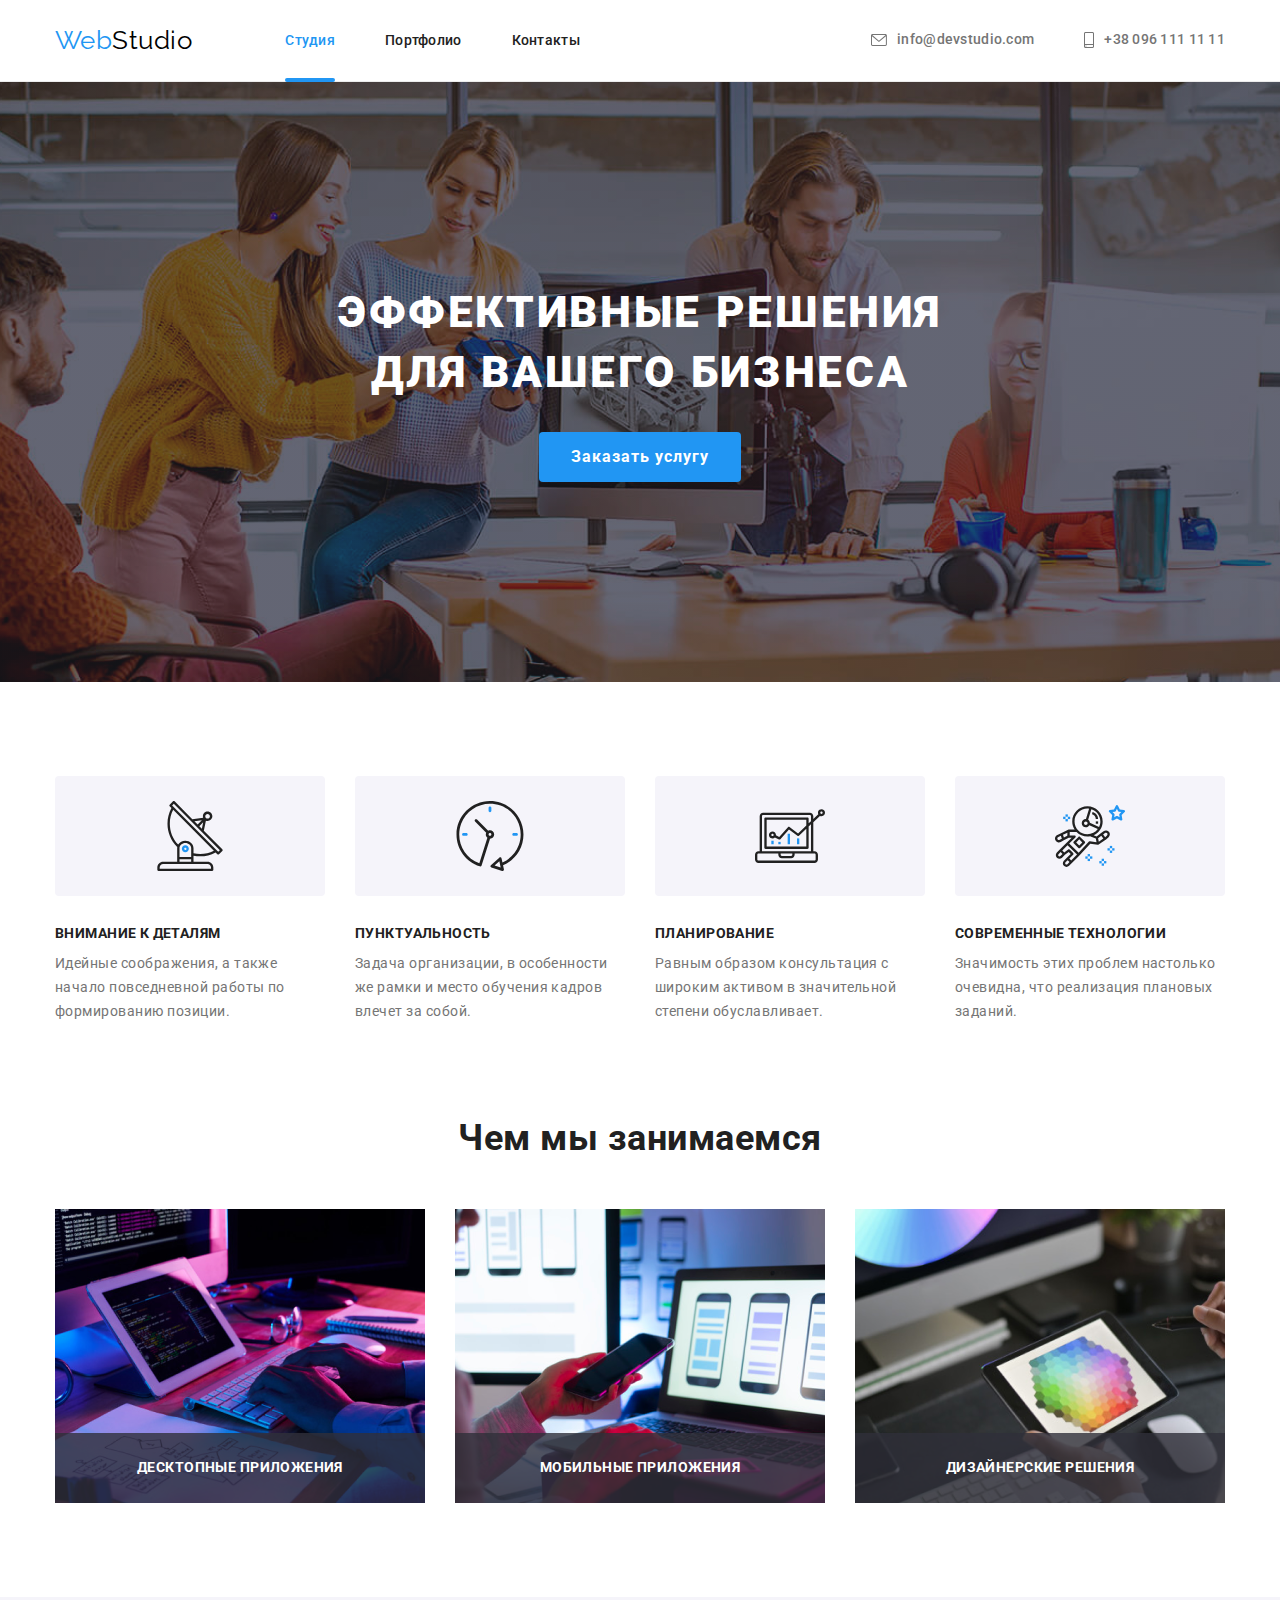
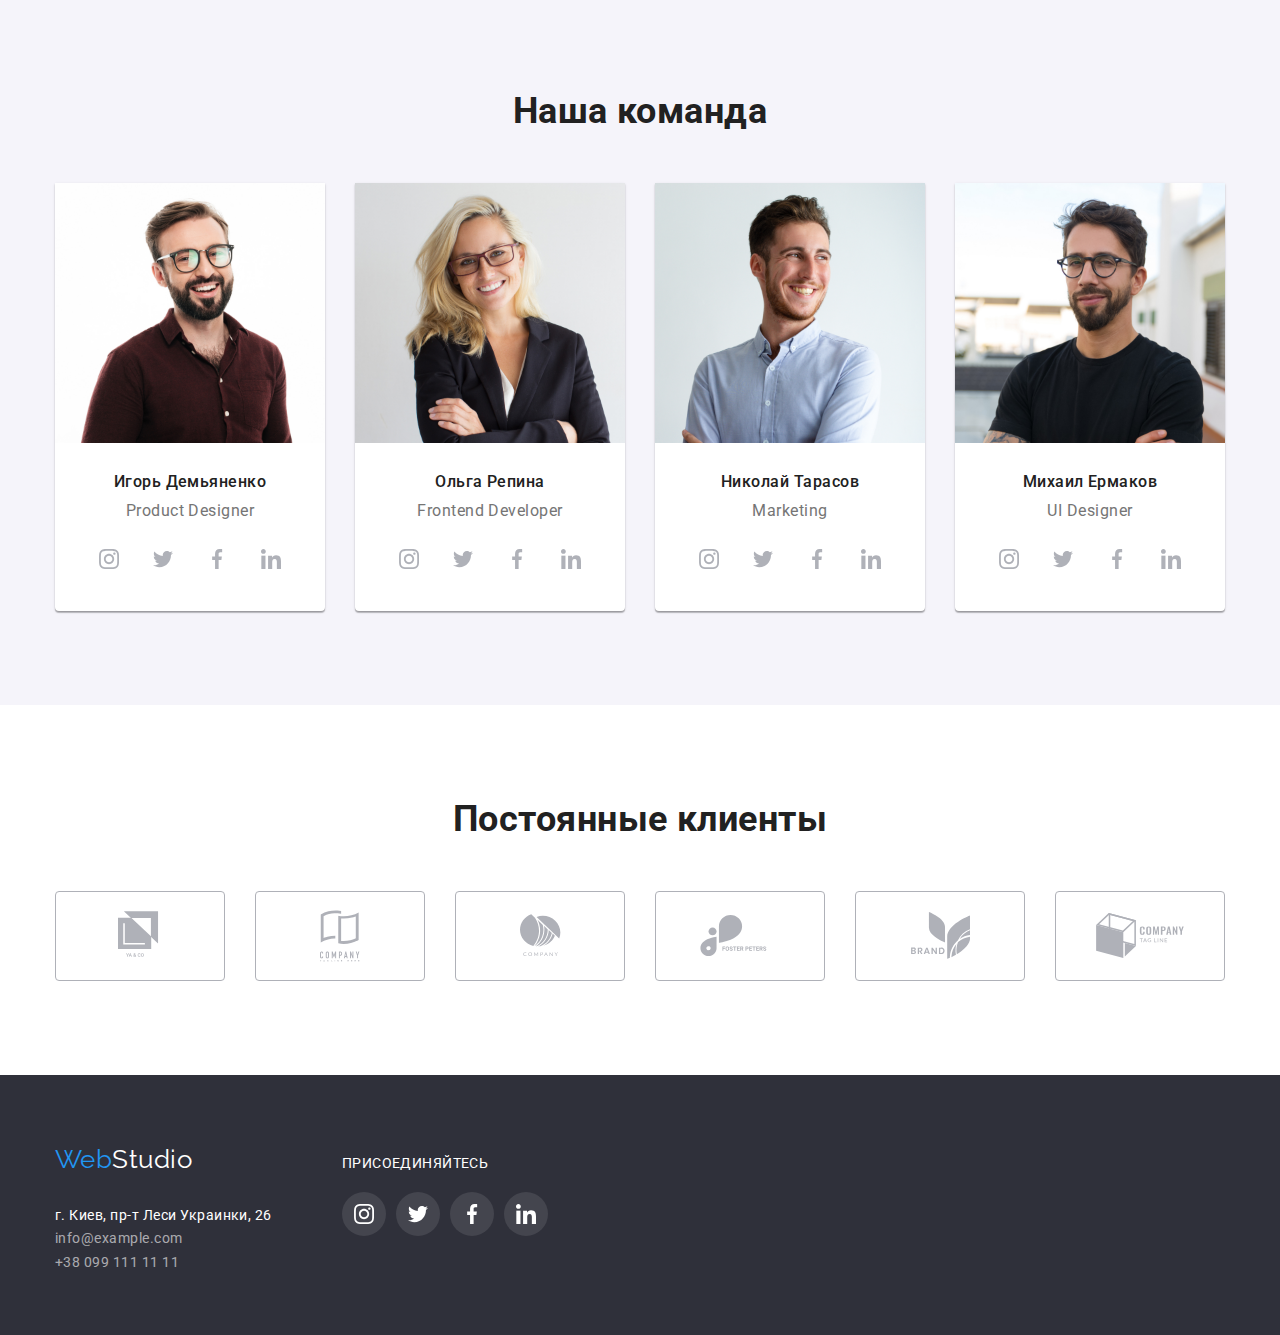
==== index.html @ 7642db20 "gg" ====
<!DOCTYPE html>
<html lang="ru">
    
<head>
    <meta charset="UTF-8">
    <meta name="viewport" content="width=device-width, initial-scale=1.0">
    <title>WebStudio</title>
    <link rel="stylesheet" href="https://cdnjs.cloudflare.com/ajax/libs/modern-normalize/1.0.0/modern-normalize.min.css" />
    <link rel="preconnect" href="https://fonts.gstatic.com">
    <link
        href="https://fonts.googleapis.com/css2?family=Raleway:wght@700&family=Roboto:wght@400;500;700;900&display=swap"
        rel="stylesheet">
    <link href="css/style.css" rel="stylesheet">

</head>
<body>
    <!-- Шапка сайта -->
    <header class="page-header">
        <div class="container">
            <nav class="navigation">       
                <a href="./" class="logo">
                    Web<span class="logo-second">Studio</span>
                </a>
                <ul class="site-nav list">
                    <li class="navigation-list"><a href="./" class="list-link-nav current link">Студия</a></li>
                    <li class="navigation-list"><a href="./portfolio.html" class="list-link-nav link">Портфолио</a></li>
                    <li class="navigation-list"><a href="" class="list-link-nav link">Контакты</a></li>
                </ul>
            </nav>

            <address class="address">
                <ul class="contacts-nav list">
                    <li class="address-item">
                        <a href="mailto:info@devstudio.com" class="link contacts-block">
                            <svg class="email-svg">
                                <use href="./images/sprite.svg#email"></use>
                            </svg>
                            info@devstudio.com</a></li>
                    <li class="address-item">
                        <a href="tel:+380961111111" class="link contacts-block">
                            <svg class="smartphone-svg">
                                <use href="./images/sprite.svg#smartphone"><use>
                            </svg>
                            +38 096 111 11 11</a></li>
                </ul>
            </address>
        </div>
    </header>

    <main>
        <!-- Герой -->
        <section class="hero">
            <h1 class="hero-title">Эффективные решения <br> для вашего бизнеса</h1>
            <button class="hero-button" type="button" data-modal-open>Заказать услугу</button>
            <div class="backdrop is-hidden" data-modal>
                <div class="modal">
                    <button class="close-modal" data-modal-close>
                    <svg width="11" height="11">
                        <use href="./images/sprite.svg#modal-exit"></use>
                    </svg>
                    </button>
                </div>
            </div>
        </section>

        <!-- Преимущества -->
        <section class="section features">
            <div class="container">
            <h2 hidden class="section-title">Наши преимущества</h2>
            <ul class="features-list list">
                <li class="features-list-item">
                    <div class="features-svg-block">
                    <svg class="features-svg">
                        <use href="./images/sprite.svg#antenna"></use>
                    </svg>
                    </div>
                    <h3 class="title">Внимание к деталям</h3>
                    <p class="features-paragraph">
                        Идейные соображения, а также 
                        начало повседневной работы по 
                        формированию позиции.
                    </p>
                </li>
                <li class="features-list-item">
                    <div class="features-svg-block">
                    <svg class="features-svg">
                        <use href="./images/sprite.svg#clock"></use>
                    </svg>
                    </div>
                    <h3 class="title">Пунктуальность</h3>
                    <p class="features-paragraph">
                        Задача организации, в особенности 
                        же рамки и место обучения кадров 
                        влечет за собой.
                    </p>
                </li>
                <li class="features-list-item">
                    <div class="features-svg-block">
                    <svg class="features-svg">
                        <use href="./images/sprite.svg#diagram"></use>
                    </svg>
                    </div>
                    <h3 class="title">Планирование</h3>
                    <p class="features-paragraph">
                        Равным образом консультация с 
                        широким активом в значительной 
                        степени обуславливает.
                    </p>
                </li>
                <li class="features-list-item">
                    <div class="features-svg-block">
                    <svg class="features-svg">
                        <use href="./images/sprite.svg#astronaut"></use>
                    </svg>
                    </div>
                    <h3 class="title">Современные технологии</h3>
                    <p class="features-paragraph">
                        Значимость этих проблем настолько 
                        очевидна, что реализация плановых 
                        заданий.
                    </p>
                </li>
            </ul>
            </div>
        </section>

        <!--Чем мы занимаемся-->
        <section class="section works">
            <div class="container ">
            <h2 class="section-title">Чем мы занимаемся</h2>
            <ul class="works-title list">
                <li class="works-title-list">
                    <img src="./images/img1.png" alt="десктопные приложения" 
                    width="370" height="294">
                    <div class="about-backg">
                        <p class="about-backg-title">Десктопные приложения</p>
                    </div>
                </li>
                <li class="works-title-list">
                    <img src="./images/img2.png" alt="мобильные приложения" 
                    width="370" height="294">
                    <div class="about-backg">
                        <p class="about-backg-title">Мобильные приложения</p>
                    </div>
                </li>
                <li class="works-title-list">
                    <img src="./images/img3.png" alt="дизайнерские решения" 
                    width="370" height="294">
                    <div class="about-backg">
                        <p class="about-backg-title">Дизайнерские решения</p>
                    </div>
                </li>
            </ul>
            </div>
        </section>

        <!-- Наша команда-->
        <section class="section employee">
            <div class="container employee-list">
                <h2 class="section-title">Наша команда</h2>
                <ul class="employees-title list">
                    <li class="employees-title-list">
                        <img src="./images/img11.jpg" alt="Игорь Демьяненко" 
                        width="270" height="260">
                            <h3 class="employee-name">Игорь Демьяненко</h3>
                        <p class="employee-position">Product Designer</p>
                        <div class="employee-social-block">
                            <a href="" class="employees-social-svg-links">
                            <svg class="employees-social-svg">
                                <use href="./images/sprite.svg#instagram"></use>
                            </svg>
                            </a>
                            <a href="" class="employees-social-svg-links">
                            <svg class="employees-social-svg">
                                <use href="./images/sprite.svg#twitter"></use>
                            </svg>
                            </a>
                            <a href=""  class="employees-social-svg-links">
                            <svg class="employees-social-svg">
                                <use href="./images/sprite.svg#facebook"></use>
                            </svg>
                            </a>
                            <a href=""  class="employees-social-svg-links">
                            <svg class="employees-social-svg">
                                <use href="./images/sprite.svg#linkedin"></use>
                            </svg>
                            </a>
                        </div>
                    </li>
                    <li class="employees-title-list">
                        <img src="./images/img22.jpg" alt="Ольга Репина" 
                        width="270" height="260">
                            <h3 class="employee-name">Ольга Репина</h3>
                        <p class="employee-position">Frontend Developer</P>
                        <div class="employee-social-block">
                            <a href="" class="employees-social-svg-links">
                                <svg class="employees-social-svg">
                                    <use href="./images/sprite.svg#instagram"></use>
                                </svg>
                            </a>
                            <a href="" class="employees-social-svg-links">
                                <svg class="employees-social-svg">
                                    <use href="./images/sprite.svg#twitter"></use>
                                </svg>
                            </a>
                            <a href="" class="employees-social-svg-links">
                                <svg class="employees-social-svg">
                                    <use href="./images/sprite.svg#facebook"></use>
                                </svg>
                            </a>
                            <a href="" class="employees-social-svg-links">
                                <svg class="employees-social-svg">
                                    <use href="./images/sprite.svg#linkedin"></use>
                                </svg>
                            </a>
                        </div>
                    </li>
                    <li class="employees-title-list">
                        <img src="./images/img33.jpg" alt="Николай Тарасов" 
                        width="270" height="260">
                            <h3 class="employee-name">Николай Тарасов</h3>
                        <p class="employee-position">
                            Marketing
                        </p>
                        <div class="employee-social-block">
                            <a href="" class="employees-social-svg-links">
                                <svg class="employees-social-svg">
                                    <use href="./images/sprite.svg#instagram"></use>
                                </svg>
                            </a>
                            <a href="" class="employees-social-svg-links">
                                <svg class="employees-social-svg">
                                    <use href="./images/sprite.svg#twitter"></use>
                                </svg>
                            </a>
                            <a href="" class="employees-social-svg-links">
                                <svg class="employees-social-svg">
                                    <use href="./images/sprite.svg#facebook"></use>
                                </svg>
                            </a>
                            <a href="" class="employees-social-svg-links">
                                <svg class="employees-social-svg">
                                    <use href="./images/sprite.svg#linkedin"></use>
                                </svg>
                            </a>
                        </div>
                    </li>
                    <li class="employees-title-list">
                        <img src="images/img44.jpg" alt="Михаил Ермаков" width="270">
                            <h3 class="employee-name">Михаил Ермаков</h3>
                        <p class="employee-position">
                            UI Designer
                        </p>
                        <div class="employee-social-block">
                            <a href="" class="employees-social-svg-links">
                                <svg class="employees-social-svg">
                                    <use href="./images/sprite.svg#instagram"></use>
                                </svg>
                            </a>
                            <a href="" class="employees-social-svg-links">
                                <svg class="employees-social-svg">
                                    <use href="./images/sprite.svg#twitter"></use>
                                </svg>
                            </a>
                            <a href="" class="employees-social-svg-links">
                                <svg class="employees-social-svg">
                                    <use href="./images/sprite.svg#facebook"></use>
                                </svg>
                            </a>
                            <a href="" class="employees-social-svg-links">
                                <svg class="employees-social-svg">
                                    <use href="./images/sprite.svg#linkedin"></use>
                                </svg>
                            </a>
                        </div>
                    </li>
                </ul>
            </div>
        </section>

        <!--постоянные клиенты-->
        <section class="section clients">
            <div class="container">  
                <h2 class="section-title">
                    Постоянные клиенты
                </h2>
                <ul class="clients-list list">
                    <li>
                    <a href="" class="clients-item-link">
                        <svg class="clients-social-svg" width= 44.27 height=49.23>
                            <use href="./images/sprite.svg#logofooter1"></use>
                        </svg>
                    </a>
                    </li>
                    <li>
                    <a href="" class="clients-item-link">
                        <svg class="clients-social-svg" width= 40 height=52>
                            <use href="./images/sprite.svg#logofooter2"></use>
                        </svg>
                    </a>
                    </li>
                    <li>
                    <a href="" class="clients-item-link">
                        <svg class="clients-social-svg" width= 41 height=42.6>
                            <use href="./images/sprite.svg#logofooter3"></use>
                        </svg>
                    </a>
                    </li>
                    <li>
                    <a href="" class="clients-item-link">
                        <svg class="clients-social-svg" width= 79.66 height=42.02>
                            <use href="./images/sprite.svg#logofooter4"></use>
                        </svg>
                    </a>
                    </li>
                    <li>
                    <a href="" class="clients-item-link">
                        <svg class="clients-social-svg" width= 59 height=47>
                            <use href="./images/sprite.svg#logofooter5"></use>
                        </svg>
                    </a>
                    </li>
                    <li>
                    <a href="" class="clients-item-link">
                        <svg class="clients-social-svg" width= 88.48 height=45.54>
                            <use href="./images/sprite.svg#logofooter6"></use>
                        </svg>
                    </a>
                    </li>
                </ul>

            </div>
        </section>

    </main>

    <!-- Подвал -->
    <footer class="addresses-style">
        <div class="inline-footer container">
            <div>
            <a href="./" class="logo">
                Web<span class="logo-second-footer">Studio</span>
            </a>
            <address class="address-style">
                <ul class="footer-address list">
                    <li>
                        г. Киев, пр-т Леси Украинки, 26
                    </li>
                    <li>
                        <a href="mailto:info@example.com" class="footer-contacts">info@example.com</a>
                    </li>
                    <li>
                        <a href="tel:+380991111111" class="footer-contacts">+38 099 111 11 11</a>
                    </li>
                </ul>
            </address>
            </div>

            <div class="social-footer">
                <p class="title-footer">
                    присоединяйтесь
                </p>
                <ul class="social-footer-list list">
                    <li class="social-footer-item">
                        <a href="" class="social-footer-link">
                            <svg class="social-svg-footer" width=20 height=20>
                                <use href="./images/sprite.svg#instagramfooter"></use>
                            </svg>
                        </a>
                    </li>
                    <li class="social-footer-item">
                        <a href="" class="social-footer-link">
                            <svg class="social-svg-footer" width=20 height=20>
                                <use href="./images/sprite.svg#twitterfooter"></use>
                            </svg>
                        </a>
                    </li>
                    <li class="social-footer-item">
                        <a href="" class="social-footer-link">
                            <svg class="social-svg-footer" width=20 height=20>
                                <use href="./images/sprite.svg#facebookfooter"></use>
                            </svg>
                        </a>
                    </li>
                    <li class="social-footer-item">
                        <a href="" class="social-footer-link">
                            <svg class="social-svg-footer" width=20 height=20>
                                <use href="./images/sprite.svg#linkedinfooter"></use>
                            </svg>
                        </a>
                    </li>
                </ul>
            </div>
            
        </div>
    </footer>
<script src="./js/modal.js"></script>
</body>
</html>
---- css/style.css ----
:root {
  --primary-text-color: #757575;
  --title-text-color: #212121;
  --accent-color: #2196f3;
  --primary-page-color: #ffffff;
}

body {
  background-color: var(--primary-page-color);
  color: var(--primary-text-color);
  font-family: Roboto, sans-serif;
  letter-spacing: 0.03em;
}

.list {
  list-style: none;
}

h1,
h2,
h4,
h4,
h5,
h6 {
  margin: 0;
}

ul,
ol {
  margin: 0;
  padding-inline-start: 0;
}

a {
  margin: 0;
}

img {
  display: block;
}

.container {
  margin-left: auto;
  margin-right: auto;
  width: 1200px;
  padding: 0 15px;
}

/*Шапка сайта*/
.page-header {
  border-bottom: 1px solid #ececec;
}

.page-header .container {
  display: flex;
  align-items: center;
}

.navigation {
  display: flex;
  align-items: center;
}

.logo {
  color: var(--accent-color);
  text-decoration: none;
  font-family: Raleway, sans-serif;
  font-size: 26px;
  line-height: 1.88;
}

.page-header .logo {
  margin-right: 93px;
}

.logo-second {
  color: #000000;
}

.site-nav .link {
  color: var(--title-text-color);
  text-decoration: none;
  font-weight: 500;
  font-size: 14px;
  line-height: 1.2;
  letter-spacing: 0.02em;
}

.site-nav {
  display: flex;
}

.site-nav .link:hover,
.site-nav .link:focus {
  color: var(--accent-color);
}

.navigation-list:not(:last-child) {
  margin-right: 50px;
}

.list-link-nav {
  display: block;
  position: relative;
  padding-top: 32px;
  padding-bottom: 32px;
  transition: 250ms cubic-bezier(0.4, 0, 0.2, 1);
}

.list-link-nav.current::after {
  content: '';
  position: absolute;
  bottom: -1px;
  display: block;
  width: 100%;
  height: 4px;
  color: #2196f3;
  background-color: #2196f3;
  border-radius: 2px;
  transition: 250ms cubic-bezier(0.4, 0, 0.2, 1);
}

.email-svg {
  width: 16px;
  height: 12px;
  margin-right: 10px;
  fill: var(--primary-text-color);
}

.smartphone-svg {
  width: 10px;
  height: 16px;
  margin-right: 10px;
  fill: var(--primary-text-color);
}

.address-item:not(:last-child) {
  margin-right: 50px;
}

.link.current {
  color: var(--accent-color);
}

.contacts-nav {
  display: flex;
}

.page-header .address {
  margin-left: auto;
}

.address-item .link {
  display: flex;
  align-items: center;
  color: var(--primary-text-color);
  text-decoration: none;
  font-style: normal;
  font-weight: 500;
  font-size: 14px;
  line-height: 1.14;
  letter-spacing: 0.02em;
}

.address-item .link:hover,
.address-item .link:focus {
  color: var(--accent-color);
}

.contacts-block:hover .email-svg,
.contacts-block:focus .email-svg {
  fill: currentColor;
}

.contacts-block:hover .smartphone-svg,
.contacts-block:focus .smartphone-svg {
  fill: currentColor;
}

/*section*/
.section-title {
  color: var(--title-text-color);
  font-size: 36px;
  line-height: 1.16;
  text-align: center;
  margin-bottom: 50px;
}

/*Герой*/
.hero {
  background-image: linear-gradient(
      rgba(47, 48, 58, 0.4),
      rgba(47, 48, 58, 0.4)
    ),
    url(../images/hero.png);
  background-color: #ffffff;
  background-position: center;
  max-width: 1600px;
  background-repeat: no-repeat;
  text-align: center;
  margin-left: auto;
  margin-right: auto;
  padding-top: 200px;
  padding-bottom: 200px;
}

.hero-title {
  color: var(--primary-page-color);
  font-weight: 900;
  font-size: 44px;
  line-height: 1.37;
  letter-spacing: 0.06em;
  text-transform: uppercase;
  margin-bottom: 30px;
}

.hero-button {
  background-color: var(--accent-color);
  color: var(--primary-page-color);

  display: inline-block;
  border: 1px transparent;
  min-width: 200px;
  height: 50px;
  text-decoration: none;
  font-weight: bold;
  font-size: 16px;
  line-height: 1.875;
  letter-spacing: 0.06em;
  border-radius: 4px;
  cursor: pointer;
  padding: 10px 32px;
  text-decoration: none;
}

/*Преимущества*/
.features {
  padding-top: 94px;
  padding-bottom: 94px;
}

.features-list .title {
  color: var(--title-text-color);
  font-size: 14px;
  line-height: 1.14;
  letter-spacing: 0.03em;
  text-transform: uppercase;
  margin-bottom: 10px;
  margin-top: 0px;
}

.features-list-item:not(:last-child) {
  margin-right: 30px;
}

.features-paragraph {
  min-width: 270px;
  margin-top: 0px;
  margin-bottom: 0px;
}

.container .features-list {
  display: flex;
}

.features-paragraph {
  font-size: 14px;
  line-height: 1.7;
}

.features-svg {
  width: 70px;
  height: 70px;
}

.features-svg-block {
  display: flex;
  background-color: #f5f4fa;
  align-items: center;
  justify-content: center;
  width: 270px;
  height: 120px;
  border-radius: 4px;
  margin-bottom: 30px;
}

/*чем мы занимаемся*/
.works {
  padding-bottom: 94px;
}

.works-title {
  display: flex;
}

.works-title-list {
  position: relative;
}

.works-title-list:not(:last-child) {
  margin-right: 30px;
}

.about-backg {
  position: absolute;
  width: 370px;
  bottom: 0;
  background-color: rgba(47, 48, 58, 0.8);
}

.about-backg-title {
  font-weight: 700;
  font-size: 14px;
  line-height: 1.14;
  text-align: center;
  letter-spacing: 0.03em;
  text-transform: uppercase;
  color: #ffffff;
  margin: 27px 0;
}

/*наша команда*/

.employees-title {
  display: flex;
  justify-content: space-between;
}

.employees-title li {
  background: #ffffff;
  box-shadow: 0px 1px 3px rgba(0, 0, 0, 0.12), 0px 1px 1px rgba(0, 0, 0, 0.14),
    0px 2px 1px rgba(0, 0, 0, 0.2);
  border-radius: 0px 0px 4px 4px;
}

.employee {
  padding-top: 94px;
  padding-bottom: 94px;
  background-color: #f5f4fa;
  text-align: center;
  margin-left: auto;
  margin-right: auto;
}

.employee-name {
  color: var(--title-text-color);
  font-weight: 500;
  font-size: 16px;
  line-height: 1.18;
  margin-top: 30px;
  margin-bottom: 10px;
  text-align: center;
}
.employee-position {
  color: var(--primary-text-color);
  font-size: 16px;
  line-height: 1.18;
  margin-top: 0;
  margin-bottom: 16px;
  text-align: center;
}

.employee-social-block {
  display: flex;
  justify-content: center;
  align-items: center;
  width: 206px;
  height: 44px;
  margin: 0 32px 30px 32px;
}

.employees-social-svg-links {
  display: flex;
  align-items: center;
  justify-content: center;
  width: 44px;
  height: 44px;
}

.employees-social-svg-links:hover .employees-social-svg,
.employees-social-svg-links:focus .employees-social-svg {
  fill: #ffffff;
}

.employees-social-svg-links:hover,
.employees-social-svg-links:focus {
  background: var(--accent-color);
  border-radius: 50%;
}

.employees-social-svg-links:not(:last-child) {
  margin-right: 10px;
}

.employees-social-svg {
  fill: #afb1b8;
  width: 20px;
  height: 20px;
}
/*наши клиенты*/
.clients {
  padding-top: 94px;
  padding-bottom: 94px;
}

.clients-list {
  display: flex;
  align-items: center;
  justify-content: space-between;
}

.clients-item-link {
  display: flex;
  align-items: center;
  justify-content: center;
  width: 170px;
  height: 90px;
  border: 1px solid #afb1b8;
  border-radius: 4px;
}

.clients-social-svg {
  fill: #afb1b8;
}

.clients-item-link:hover,
.clients-item-link:focus {
  border: 1px solid var(--accent-color);
}

.clients-item-link:hover .clients-social-svg,
.clients-item-link:focus .clients-social-svg {
  fill: var(--accent-color);
}

/*подвал*/

.addresses-style {
  text-decoration: none;
  background-color: #2f303a;
  padding-top: 60px;
  padding-bottom: 60px;
  margin-left: auto;
  margin-right: auto;
}

.footer-address {
  color: #ffffff;
  font-size: 14px;
  line-height: 1.7;
}

.footer-contacts {
  color: rgba(255, 255, 255, 0.6);
  font-size: 14px;
  line-height: 1.7;
  text-decoration: none;
  margin-top: 9px;
}

.inline-footer {
  display: flex;
  align-items: baseline;
}

.social-footer {
  margin-left: 70px;
}

.social-footer-list {
  display: flex;
  justify-content: space-between;
  width: 206px;
}

.title-footer {
  color: var(--primary-page-color);
  font-size: 14px;
  line-height: 1.14;
  letter-spacing: 0.03em;
  text-transform: uppercase;
  margin-bottom: 20px;
}

.social-footer-link {
  display: flex;
  align-items: center;
  justify-content: center;
  background: rgba(255, 255, 255, 10%);
  width: 44px;
  height: 44px;
  border-radius: 50%;
}

.social-svg-footer {
  fill: #ffffff;
}

.social-footer-link:hover,
.social-footer-link:focus {
  background: var(--accent-color);
}

.nav-filter {
  padding-top: 94px;
  padding-bottom: 50px;
}

.filter-button {
  background-color: #f5f4fa;
  color: var(--title-text-color);
  text-align: center;
  display: inline-block;
  border: 1px transparent;
  min-width: 73px;
  height: 38px;
  text-decoration: none;
  font-weight: bold;
  border-radius: 4px;
  cursor: pointer;
  padding: 6px 22px;
  font-size: 16px;
  line-height: 1.625;
  letter-spacing: 0.03em;
}

.portfolio-list {
  display: flex;
  justify-content: center;
}

.portfolio-list .item:not(:last-child) {
  margin-right: 8px;
}

.portfolio-list .filter-button:hover,
.portfolio-list .filter-button:focus {
  background-color: var(--accent-color);
  color: var(--primary-page-color);
}

.portfolio-examples {
  display: flex;
  flex-wrap: wrap;
  padding-bottom: 94px;
}

.portfolio-examples .item {
  margin-right: 30px;
  margin-bottom: 30px;
}

.portfolio-hidden-block {
  position: relative;
  overflow: hidden;
}

.portfolio-hover-text {
  display: block;
  margin-block-start: 0em;
  margin-block-end: 0em;
  color: #ffffff;
  font-size: 18px;
  line-height: 1.5em;
  letter-spacing: 0.03em;
  padding: 63px 24px;
}

.portfolio-hidden-block .portfolio-hover-text {
  content: '';
  position: absolute;
  top: 0;
  left: 0;
  width: 100%;
  height: 100%;
  background-color: rgba(33, 150, 243, 0.9);
  opacity: 0;
  transform: translateY(100%);
  transition: 250ms cubic-bezier(0.4, 0, 0.2, 1);
}

.item {
  transition: 250ms cubic-bezier(0.4, 0, 0.2, 1);
}

.portfolio-examples-link:hover .portfolio-hidden-block .portfolio-hover-text,
.portfolio-examples-link:focus .portfolio-hidden-block .portfolio-hover-text {
  opacity: 1;
  transform: translateY(0);
}

.portfolio-examples .item:nth-last-child(-n + 3) {
  margin-bottom: 0;
}

.portfolio-examples .item:nth-child(3n) {
  margin-right: 0;
}

.portfolio-examples-link {
  text-decoration: none;
}

.item img {
  display: block;
  max-width: 100%;
  height: auto;
}
.item-card {
  padding: 20px 24px;
  background: #ffffff;
  border: 1px solid #eeeeee;
}

.portfolio-examples-link:hover,
.portfolio-examples-link:focus {
  box-shadow: 0px 1px 1px rgba(0, 0, 0, 0.12), 0px 4px 4px rgba(0, 0, 0, 0.06),
    1px 4px 6px rgba(0, 0, 0, 0.16);
}

.example-name {
  font-size: 18px;
  line-height: 2;
  letter-spacing: 0.06ems;
  color: var(--title-text-color);
  margin-bottom: 4px;
}

.example-type {
  font-size: 16px;
  line-height: 1.87;
  color: var(--primary-text-color);
  margin: 0;
}

.logo-second-footer {
  color: var(--primary-page-color);
}

.address-style {
  margin-top: 20px;
  font-style: normal;
}

.address-margin:not(:last-child) {
  margin-bottom: 9px;
}

/*modal window*/
.backdrop {
  position: fixed;
  top: 0;
  left: 0;
  width: 100%;
  height: 100%;
  background-color: rgba(0, 0, 0, 0.2);
  opacity: 1;
  visibility: visible;
  z-index: 1;
  transition: 400ms cubic-bezier(0.1, 0.7, 1, 0.1);
}

.backdrop.is-hidden {
  visibility: hidden;
  opacity: 0;
  pointer-events: none;
  transition: 400ms cubic-bezier(0.1, 0.7, 1, 0.1);
}

.modal {
  position: relative;
  width: 528px;
  height: 581px;
  background-color: #fff;
  top: 50%;
  left: 50%;
  transform: translate(-50%, -50%);
}

.close-modal {
  position: absolute;
  width: 30px;
  height: 30px;
  top: 8px;
  right: 6px;
  border-radius: 50%;
  cursor: pointer;
  background: #ffffff;
  border: 1px solid rgba(0, 0, 0, 0.1);
}
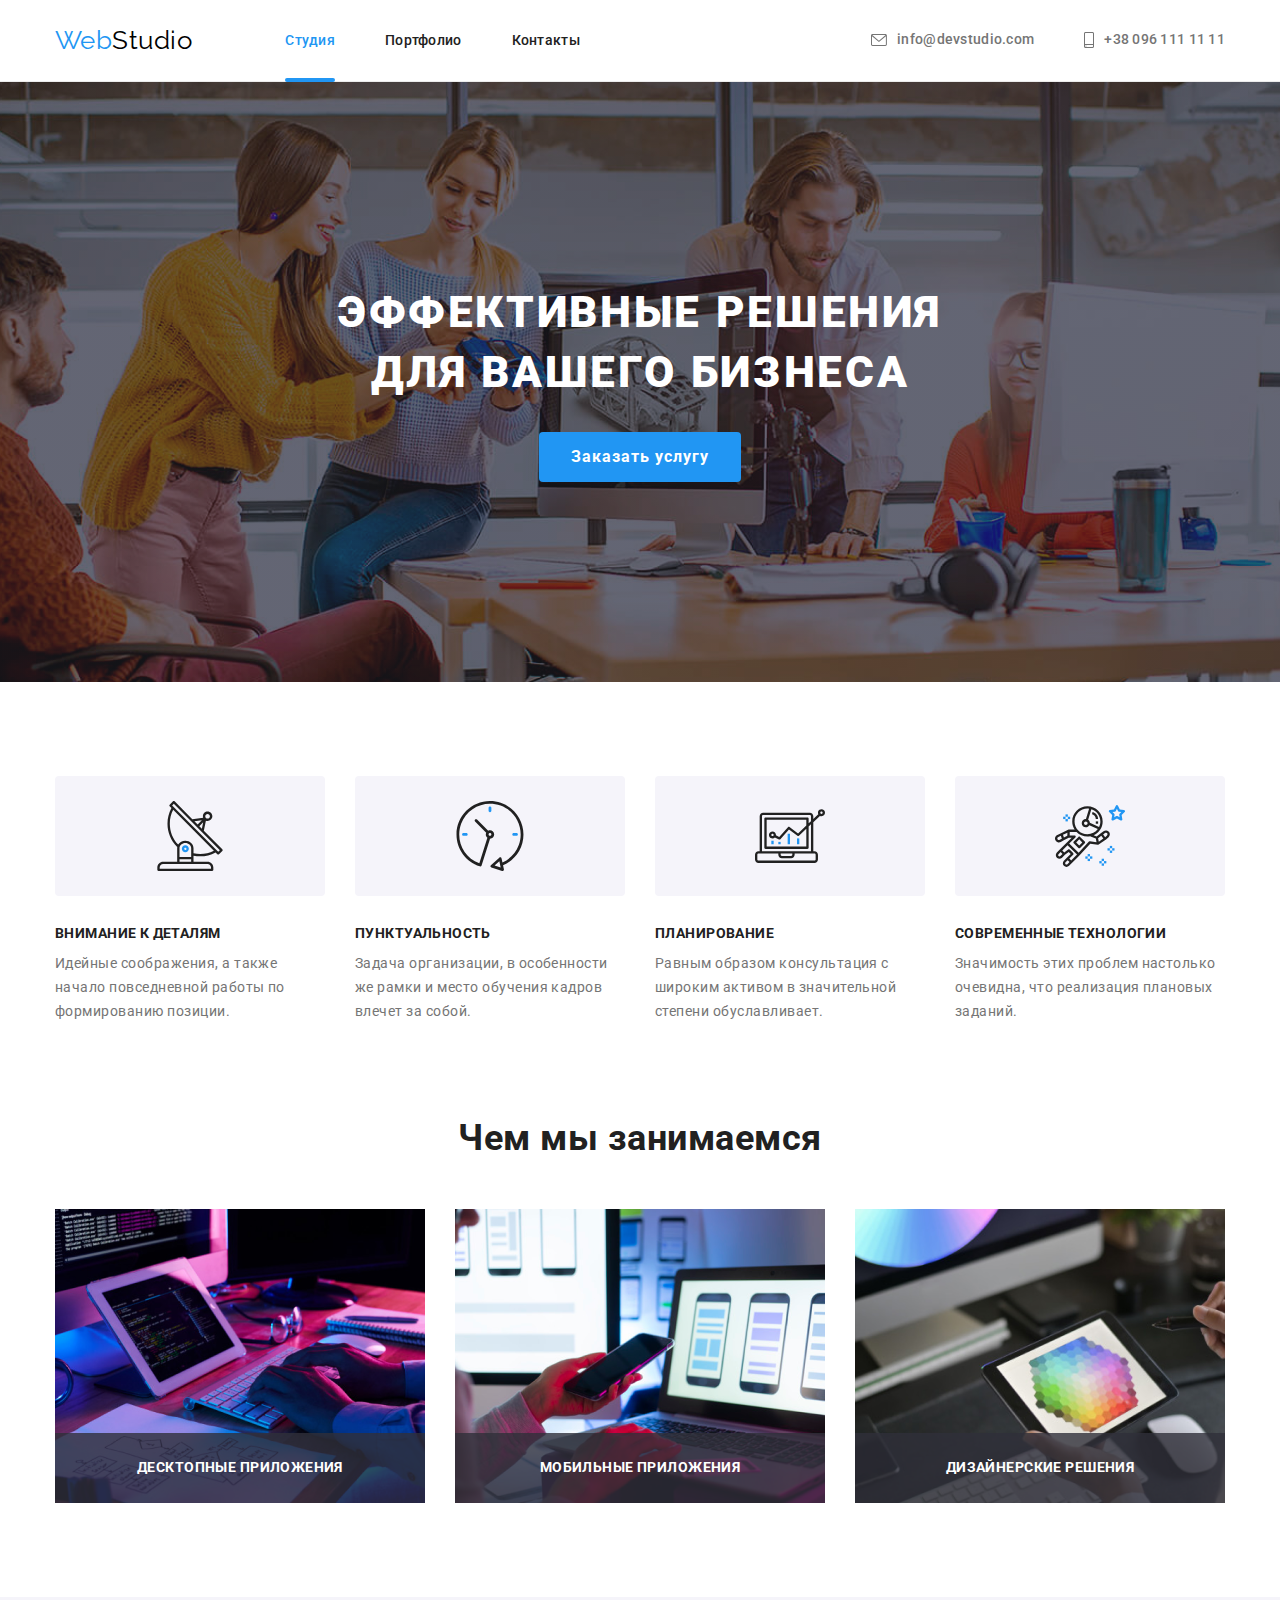
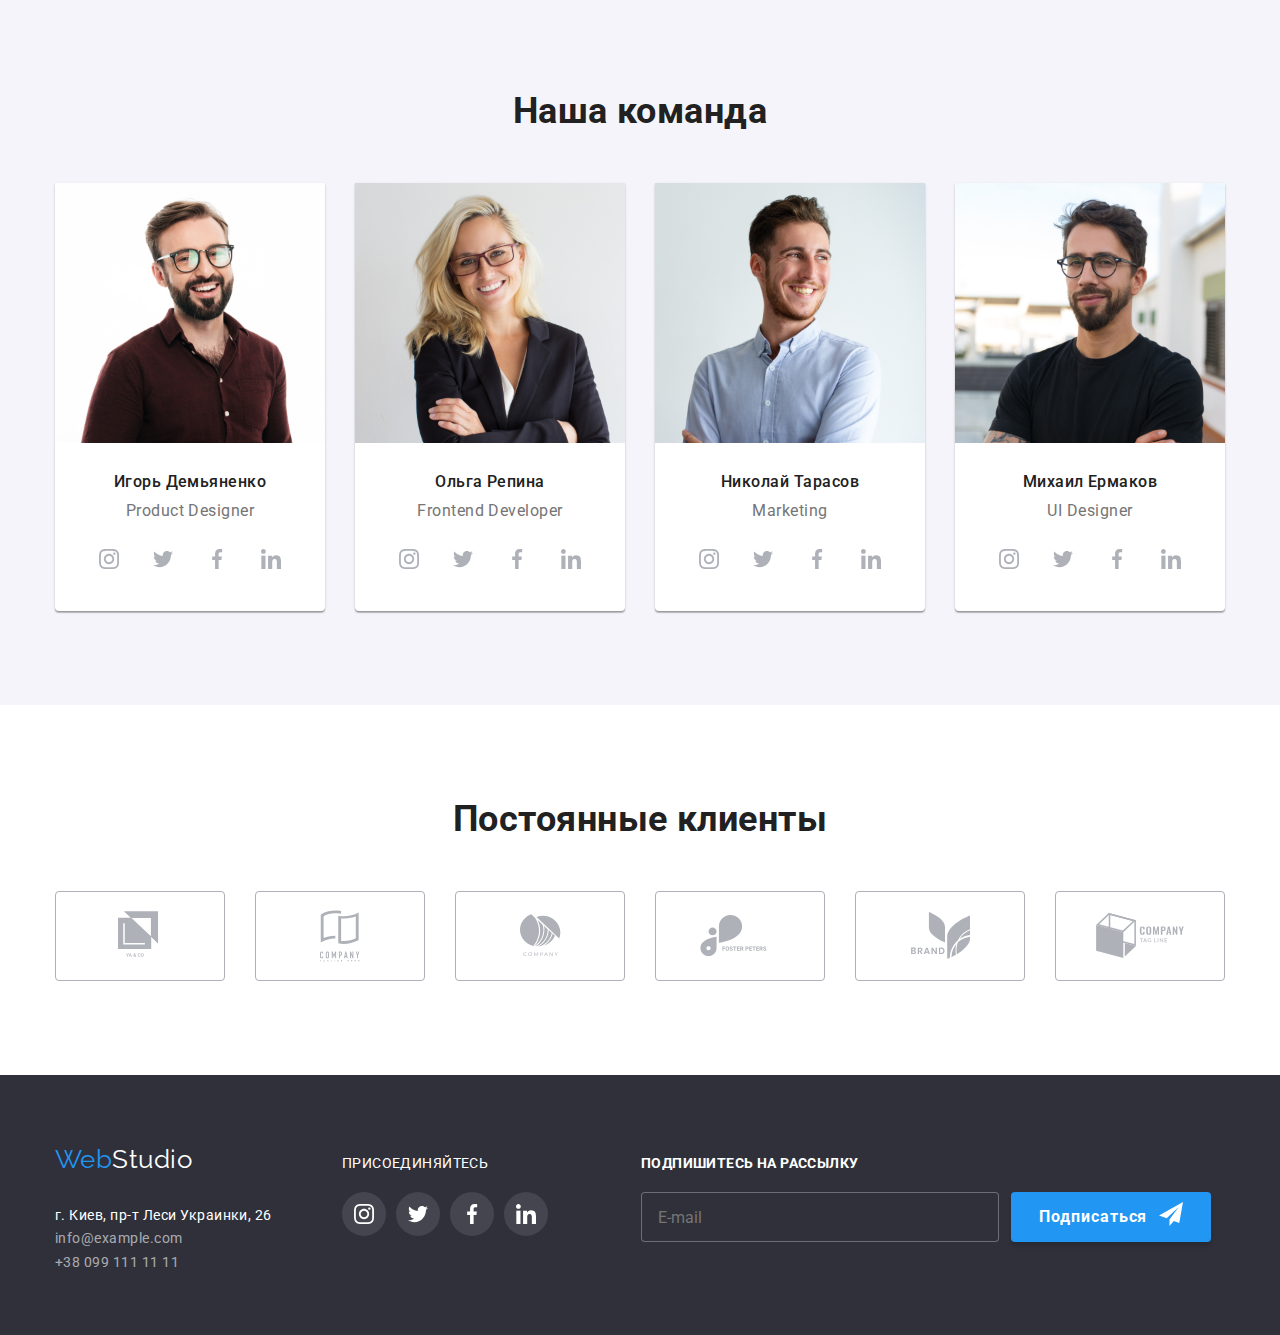
==== commit 82037c4b: "hw6" ====
--- a/index.html
+++ b/index.html
@@ -55,10 +55,51 @@
             <div class="backdrop is-hidden" data-modal>
                 <div class="modal">
                     <button class="close-modal" data-modal-close>
-                    <svg width="11" height="11">
+                    <svg class="icon-close-modal-button" width="11" height="11">
                         <use href="./images/sprite.svg#modal-exit"></use>
                     </svg>
                     </button>
+                    <p class="text-modal">Оставьте свои данные, мы вам перезвоним</p>
+                    <form action="#" class="modal-form">
+                        <label class="modal-form-label" for="user-name"><span class="modal-form-subject">Имя</span>
+                            <span class="modal-form-input-wrapper">
+                                <input class="modal-form-input" type="text" name="user-name" id="user-name" />
+                                <svg class="modal-icon-svg" width="18" height="18">
+                                    <use href="./images/sprite.svg#personLabel"></use>
+                                </svg>
+                            </span>
+                        </label>
+                        <label class="modal-form-label" for="user-tel">
+                            <span class="modal-form-subject">Телефон</span>
+                            <span class="modal-form-input-wrapper">
+                                <input class="modal-form-input" type="tel" name="user-tel" id="user-tel" />
+                                <svg class="modal-icon-svg" width="18" height="18">
+                                    <use href="./images/sprite.svg#phoneLabel"></use>
+                                </svg>
+                            </span>
+                        </label>
+                        <label class="modal-form-label" for="user-email">
+                            <span class="modal-form-subject">Почта</span>
+                            <span class="modal-form-input-wrapper">
+                                <input class="modal-form-input" type="email" name="user-email" id="user-email" />
+                                <svg class="modal-icon-svg" width="18" height="18">
+                                    <use href="./images/sprite.svg#emailLabel"></use>
+                                </svg>
+                            </span>
+                        </label>
+                        <label class="modal-placeholder-label" for="user-message">
+                            <span class="modal-form-subject">Комментарий</span>
+                            <textarea class="modal-form-message" name="user-message" placeholder="Введите текст"
+                                id="user-message"></textarea>
+                        </label>
+                        <input class="modal-checkbox visually-hidden" type="checkbox" name="user-policy" value="accept-policy"
+                            id="user-policy" />
+                        <label class="modal-text-checkbox" for="user-policy">
+                            <span class="modal-subject-checkbox">Соглашаюсь с рассылкой и принимаю
+                                <a class="modal-link-checkbox" href="#">Условия договора</a></span>
+                        </label>
+                        <button class="modal-form-button" type="submit">Отправить</button>
+                    </form>
                 </div>
             </div>
         </section>
@@ -391,7 +432,18 @@
                     </li>
                 </ul>
             </div>
-            
+            <div class="social-footer-subscribe">
+                <b class="title-footer">Подпишитесь на рассылку</b>
+                <form class="social-footer-form" action="#">
+                    <input class="social-footer-input" type="email" name="user-subscribe" placeholder="E-mail" />
+                    <button class="social-footer-btn" type="submit">
+                        Подписаться
+                        <svg class="footer-icon-send" width="24px" height="24px">
+                            <use href="./images/sprite.svg#iconSendFly"></use>
+                        </svg>
+                    </button>
+                </form>
+            </div>
         </div>
     </footer>
 <script src="./js/modal.js"></script>
--- a/css/style.css
+++ b/css/style.css
@@ -524,6 +524,53 @@
   letter-spacing: 0.03em;
 }
 
+/*footer form */
+.social-footer-form {
+  display: flex;
+  margin-top: 20px;
+}
+
+.social-footer-input {
+  width: 358px;
+  height: 50px;
+  border: 1px solid rgba(255, 255, 255, 0.3);
+  border-radius: 4px;
+  background-color: #2f303a;
+  padding: 15px 0px 15px 16px;
+  color: #fff;
+  margin-right: 12px;
+  transition: 250ms cubic-bezier(0.4, 0, 0.2, 1);
+}
+
+.social-footer-btn {
+  display: inline-flex;
+  justify-content: space-between;
+  width: 200px;
+  height: 50px;
+  font-weight: 700;
+  font-size: 16px;
+  line-height: 1.87;
+  letter-spacing: 0.06em;
+
+  background-color: var(--accent-color);
+  box-shadow: 0px 4px 4px rgba(0, 0, 0, 0.15);
+  border-radius: 4px;
+  border: none;
+  color: #fff;
+  padding: 10px 28px;
+  cursor: pointer;
+}
+
+.footer-icon-send {
+  fill: #ffffff;
+}
+
+.social-footer-subscribe {
+  align-items: ;
+  margin-left: 93px;
+}
+
+/*portfolio*/
 .portfolio-list {
   display: flex;
   justify-content: center;
@@ -670,11 +717,13 @@
 .modal {
   position: relative;
   width: 528px;
-  height: 581px;
+  padding: 40px;
   background-color: #fff;
   top: 50%;
   left: 50%;
   transform: translate(-50%, -50%);
+  z-index: 2;
+  text-align: left;
 }
 
 .close-modal {
@@ -688,3 +737,172 @@
   background: #ffffff;
   border: 1px solid rgba(0, 0, 0, 0.1);
 }
+.close-modal:hover .icon-close-modal-button,
+.close-modal:focus .icon-close-modal-button {
+  fill: var(--accent-color);
+}
+
+.text-modal {
+  font-weight: 700;
+  font-size: 20px;
+  line-height: 1.15;
+  text-align: center;
+  letter-spacing: 0.03em;
+
+  color: #212121;
+  margin-bottom: 12px;
+}
+
+.modal-form-subject {
+  font-weight: 400;
+  font-size: 12px;
+  line-height: 1.16;
+
+  letter-spacing: 0.01em;
+
+  color: var(--primary-text-color);
+}
+
+.modal-subject-checkbox {
+  font-weight: 400;
+  font-size: 14px;
+  line-height: 1.71;
+
+  letter-spacing: 0.03em;
+
+  color: var(--primary-text-color);
+  margin-left: 7px;
+}
+
+.modal-form-message::placeholder {
+  font-weight: 400;
+  font-size: 14px;
+  line-height: 1.14;
+  letter-spacing: 0.01em;
+
+  color: rgba(117, 117, 117, 0.5);
+}
+
+.modal-form {
+  display: flex;
+  flex-direction: column;
+}
+
+.modal-form-label {
+  margin-bottom: 10px;
+}
+
+.modal-placeholder-label {
+  margin-bottom: 20px;
+}
+
+.modal-form-input {
+  width: 100%;
+  height: 40px;
+  border: 1px solid rgba(33, 33, 33, 0.2);
+  border-radius: 4px;
+  padding-left: 42px;
+  transition: var(--timing-fn);
+}
+.modal-form-input:focus {
+  outline: none;
+  border-color: var(--accent-color);
+}
+
+.modal-form-input:focus + .modal-icon-svg {
+  fill: var(--accent-color);
+}
+
+.modal-form-input-wrapper {
+  position: relative;
+  display: block;
+  margin-top: 4px;
+}
+
+.modal-icon-svg {
+  position: absolute;
+  top: 50%;
+  left: 12px;
+  transform: translateY(-50%);
+  transition: fill var(--timing-fn);
+}
+
+.modal-form-message {
+  width: 100%;
+  height: 120px;
+  border: 1px solid rgba(33, 33, 33, 0.2);
+  border-radius: 4px;
+  padding: 12px 16px;
+  margin-top: 4px;
+  resize: none;
+  transition: var(--timing-fn);
+}
+
+.modal-form-message:focus {
+  outline: none;
+  border-color: var(--accent-color);
+}
+
+.modal-text-checkbox {
+  display: flex;
+  align-items: center;
+  margin-bottom: 30px;
+}
+
+.modal-text-checkbox::before {
+  content: '';
+  display: inline-block;
+  width: 16px;
+  height: 15px;
+  border: 1px solid black;
+}
+
+.modal-checkbox:checked + .modal-text-checkbox::before {
+  background-image: url(../images/iconcheck.svg);
+  background-repeat: no-repeat;
+  background-size: cover;
+  border: none;
+}
+
+.modal-form-button {
+  display: block;
+  width: 200px;
+  height: 50px;
+
+  font-weight: 700;
+  font-size: 16px;
+  line-height: 1.87;
+  letter-spacing: 0.06em;
+
+  color: #ffffff;
+
+  background-color: #188ce8;
+  box-shadow: 0px 4px 4px rgba(0, 0, 0, 0.15);
+  border-radius: 4px;
+  border: none;
+  margin: 0 auto;
+  cursor: pointer;
+}
+
+.modal-link-checkbox {
+  font-weight: 400;
+  font-size: 14px;
+  line-height: 1.71;
+  letter-spacing: 0.03em;
+  color: #2196f3;
+  text-decoration-skip-ink: none;
+}
+
+.visually-hidden {
+  position: absolute;
+  width: 1px;
+  height: 1px;
+  margin: -1px;
+  border: 0;
+  padding: 0;
+
+  white-space: nowrap;
+  clip-path: inset(100%);
+  clip: rect(0 0 0 0);
+  overflow: hidden;
+}
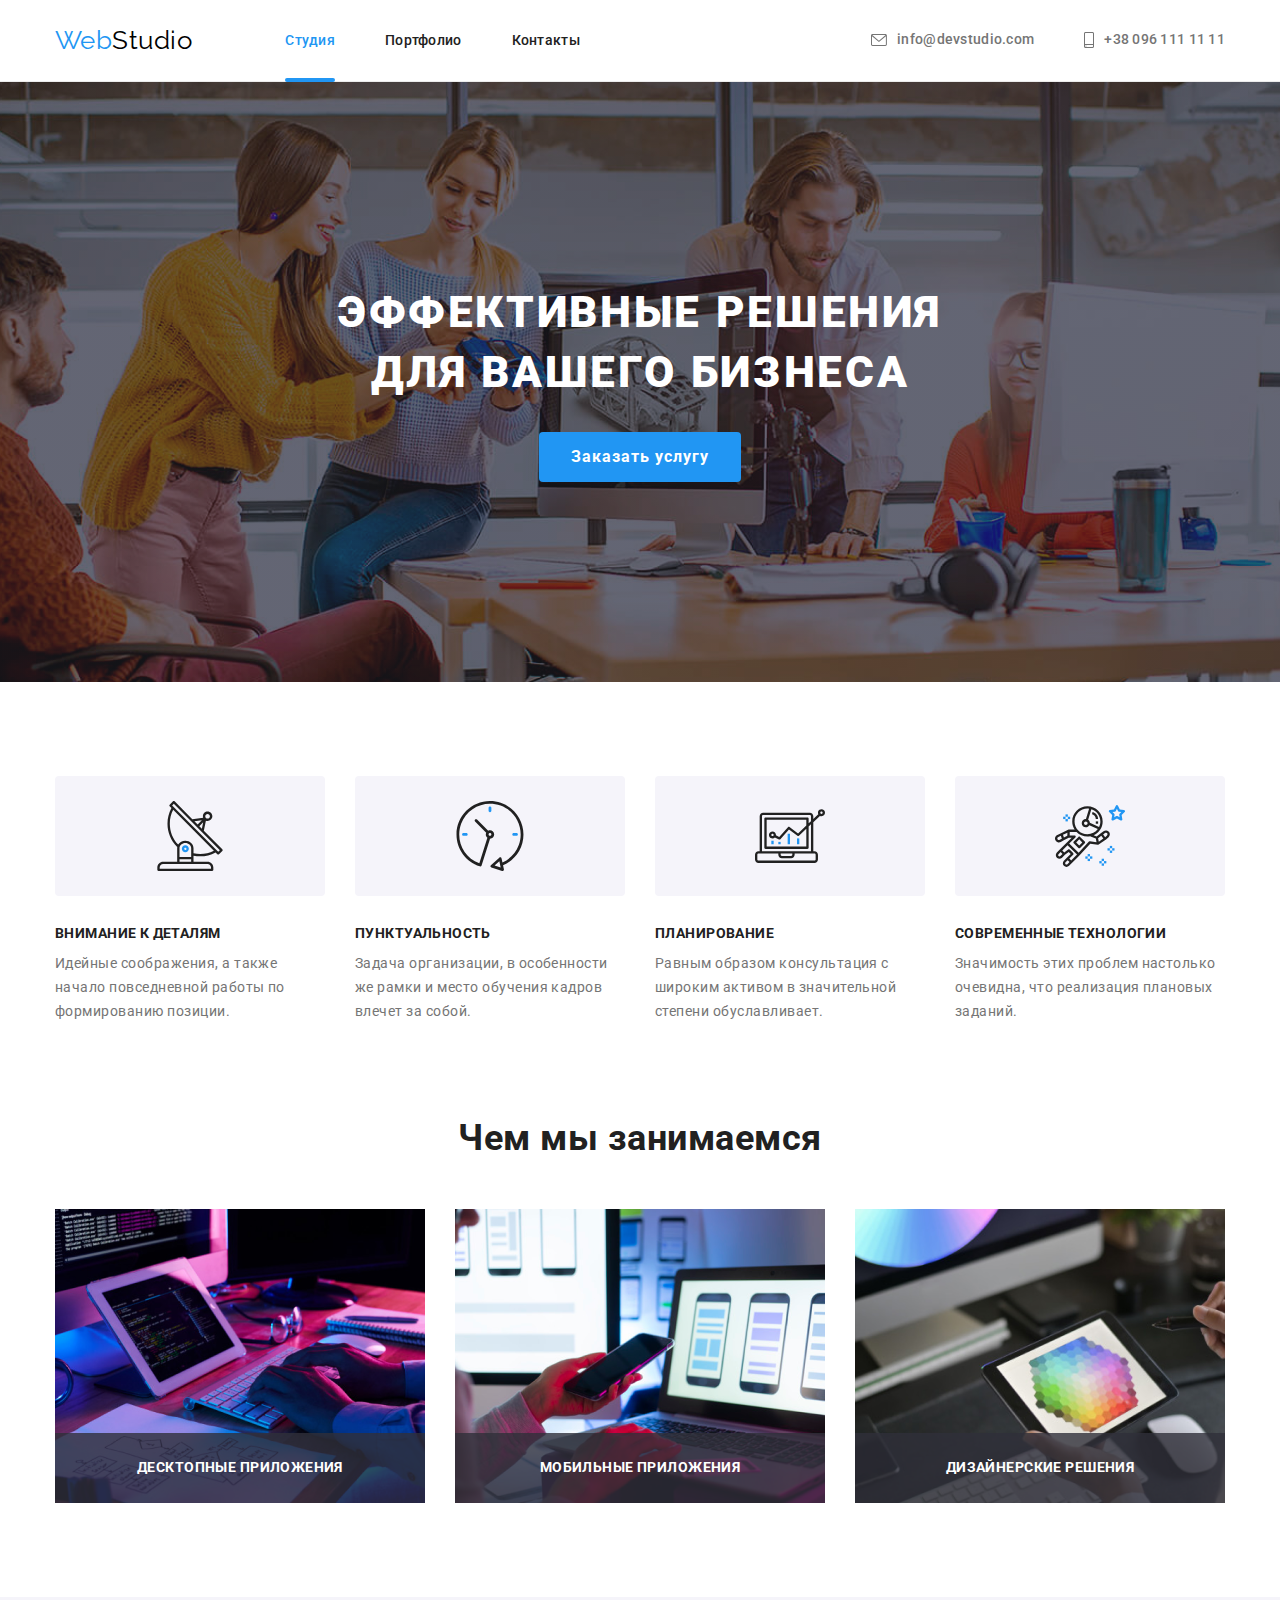
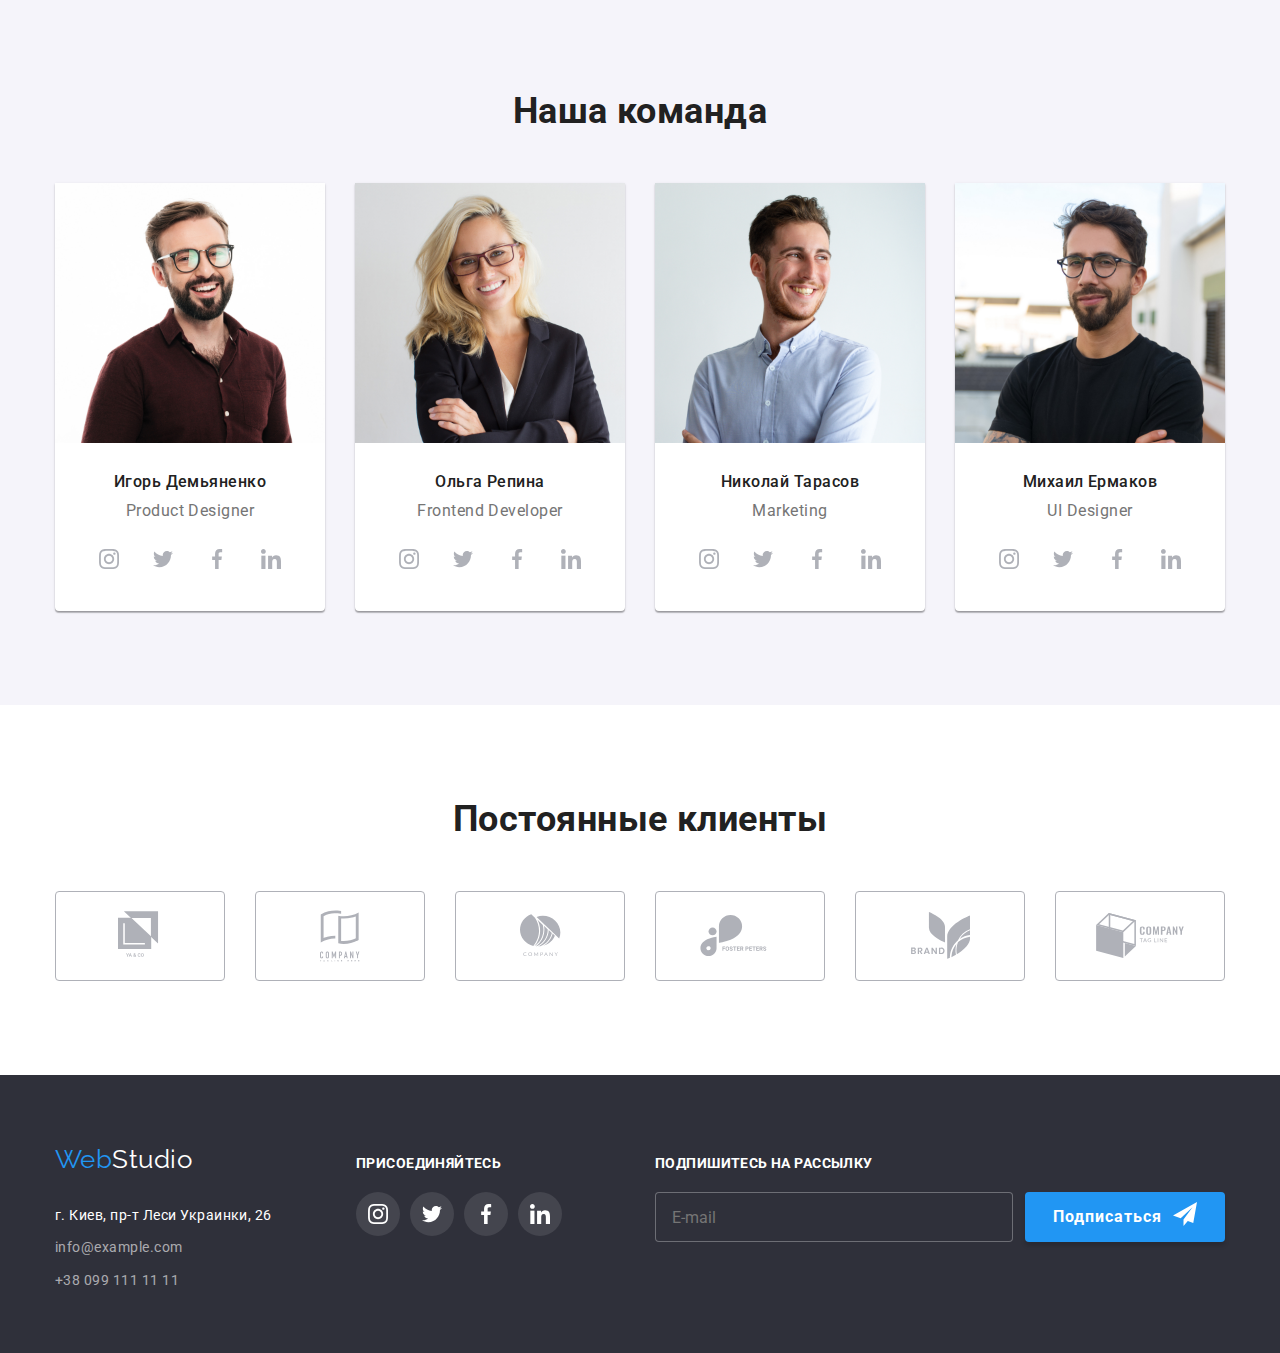
==== commit 9fbf4552: "gg" ====
--- a/index.html
+++ b/index.html
@@ -384,13 +384,13 @@
             </a>
             <address class="address-style">
                 <ul class="footer-address list">
-                    <li>
+                    <li class="address-margin">
                         г. Киев, пр-т Леси Украинки, 26
                     </li>
-                    <li>
+                    <li class="address-margin">
                         <a href="mailto:info@example.com" class="footer-contacts">info@example.com</a>
                     </li>
-                    <li>
+                    <li class="address-margin">
                         <a href="tel:+380991111111" class="footer-contacts">+38 099 111 11 11</a>
                     </li>
                 </ul>
--- a/css/style.css
+++ b/css/style.css
@@ -480,6 +480,7 @@
   letter-spacing: 0.03em;
   text-transform: uppercase;
   margin-bottom: 20px;
+  font-weight: 700;
 }
 
 .social-footer-link {
@@ -687,6 +688,7 @@
 .address-style {
   margin-top: 20px;
   font-style: normal;
+  width: 231px;
 }
 
 .address-margin:not(:last-child) {
